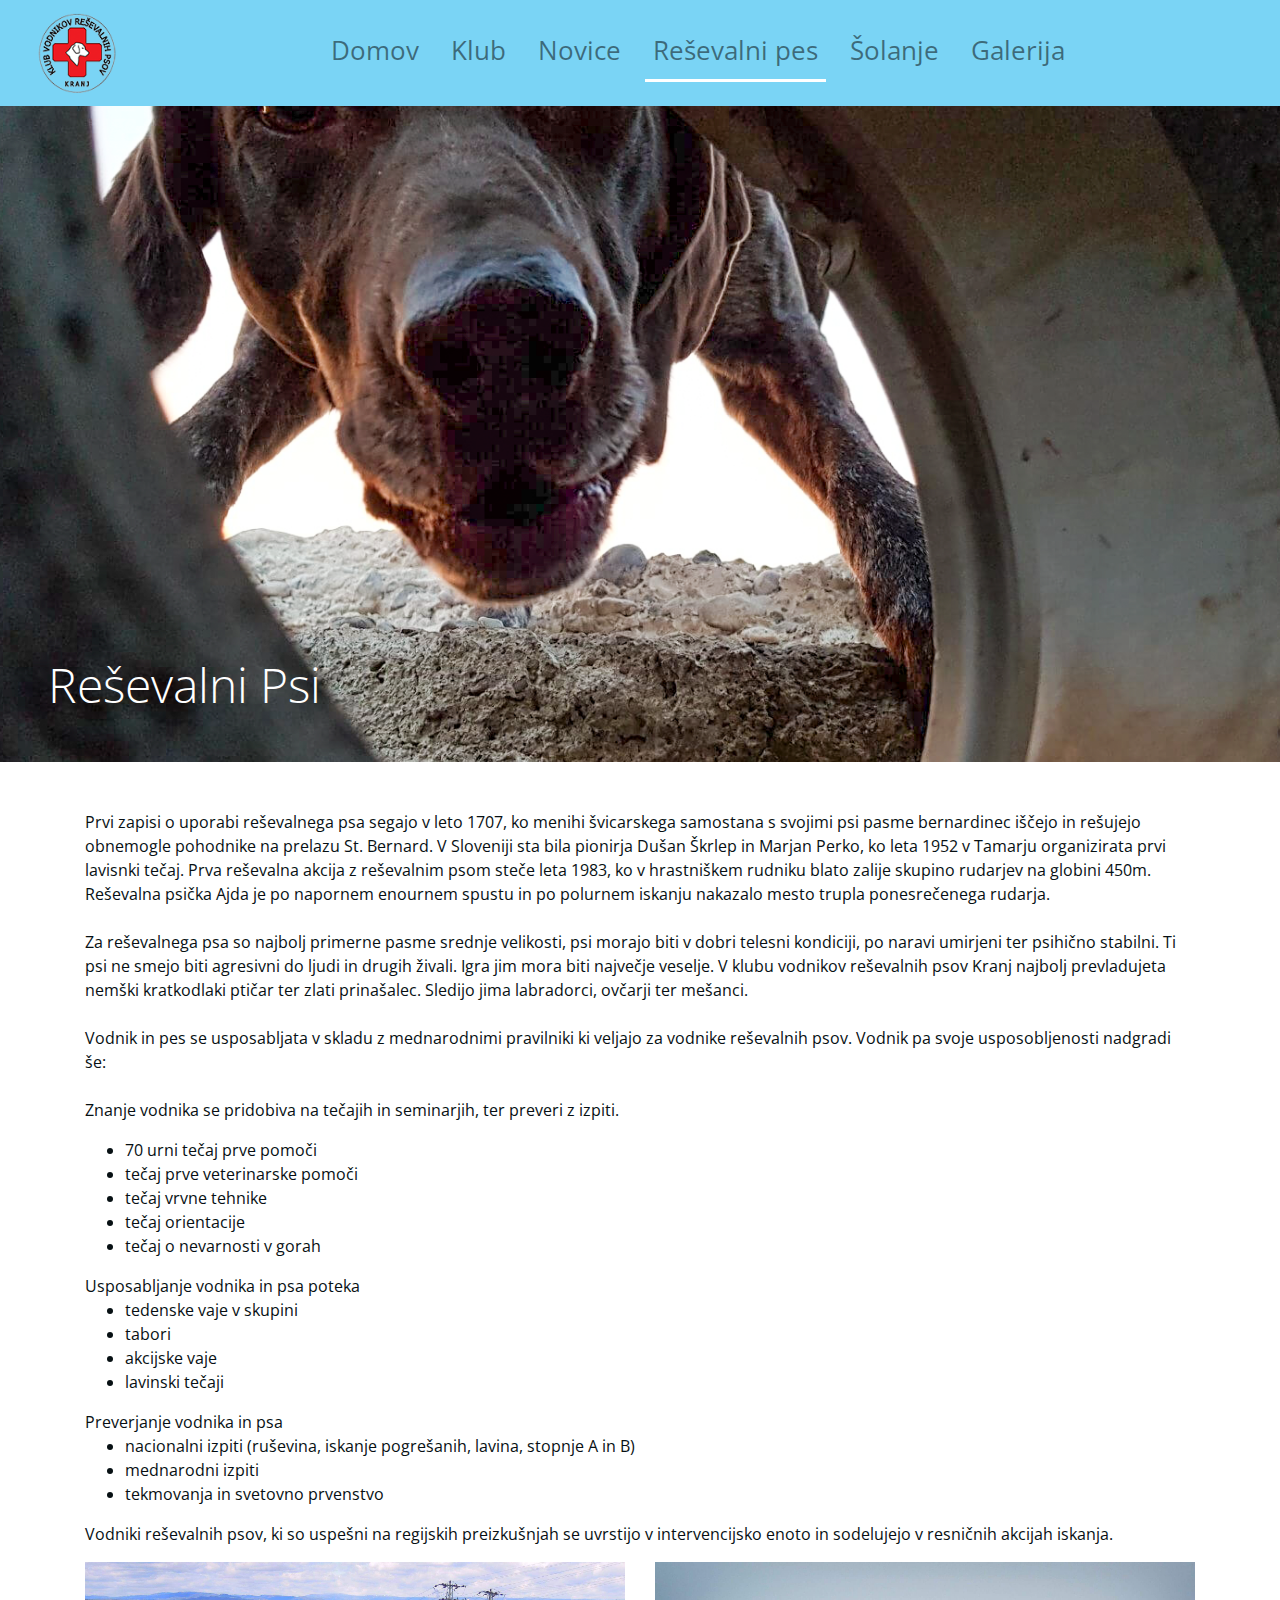
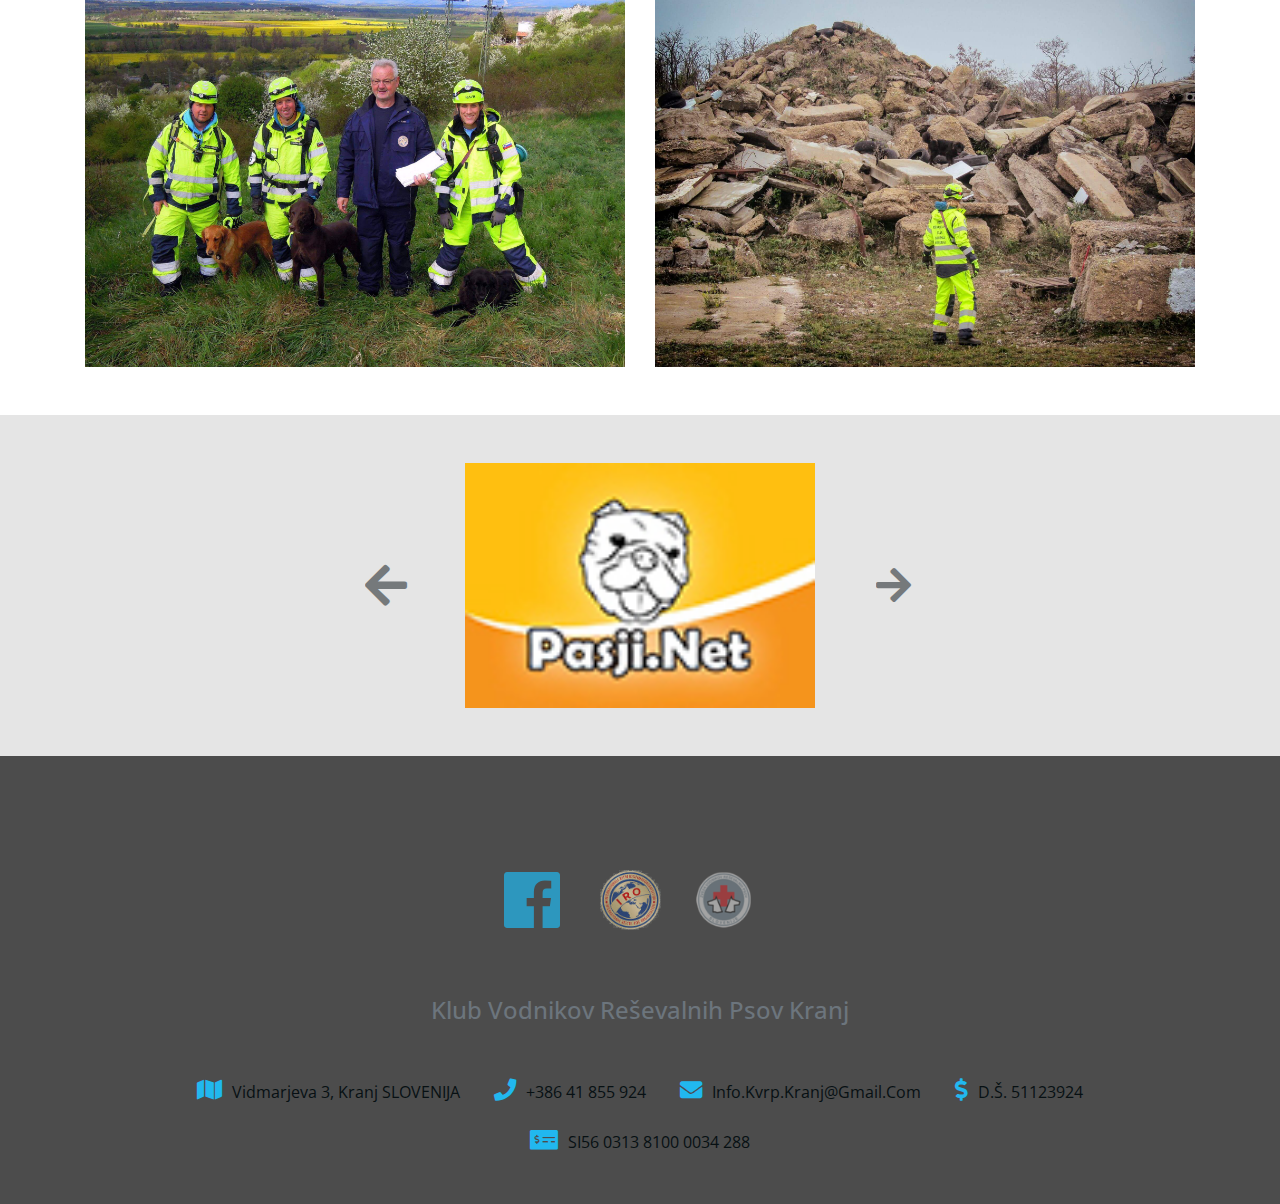
==== resevalni.html @ 8d76de8b "Add files via upload" ====
<!DOCTYPE html>
<html lang="en">

<head>
  <meta charset="UTF-8" />
  <meta name="viewport" content="width=device-width, initial-scale=1.0" />
  <meta http-equiv="X-UA-Compatible" content="ie=edge" />
  <!-- bootstrap css -->
  <link rel="stylesheet" href="css/bootstrap.min.css" />
  <!-- main css -->
  <link rel="stylesheet" href="css/main.css" />
  <!-- google fonts -->
  <link href="https://fonts.googleapis.com/css?family=Courgette" rel="stylesheet" />

  <!-- font awesome -->
  <link rel="stylesheet" href="css/all.css" />
  <title>Klub vodnikov reševalnih psov Kranj</title>
  <style></style>
</head>

<body>
  <!--
      https://www.iconfinder.com/icons/185106/armchair_chair_streamline_icon
      Creative Commons (Attribution 3.0 Unported);
      https://www.iconfinder.com/webalys
    -->
  <header>
      <!-- NAVBAR -->
      <nav class="navbar navbar-expand-lg navbar-light" id="topHigh">
        <a href="index.html" class="navbar-brand">
          <img src="img/kvrpk_logo.png" alt="brand logo" class="logo">
        </a>
        <button class="navbar-toggler" type="button" data-toggle="collapse" data-target="#myNavbar">
          <i class="fas fa-bars"></i>
        </button>
        <div class="collapse navbar-collapse" id="myNavbar">
          <ul class="navbar-nav mx-auto">
            <li class="nav-item mx-2 ">
              <a href="index.html#banner" class="nav-link">Domov</a>
            </li>
            <li class="nav-item mx-2 ">
              <a href="index.html#about" class="nav-link">Klub</a>
            </li>
            <li class="nav-item mx-2 ">
              <a href="index.html#wedo" class="nav-link">Novice</a>
            </li>
            <li class="nav-item mx-2 nav-active ">
              <a href="#resevalni-psi" class="nav-link">Reševalni pes</a>
            </li>
            <li class="nav-item mx-2 ">
              <a href="index.html#obedience" class="nav-link">Šolanje</a>
            </li>
            <li class="nav-item mx-2 ">
              <a href="store.html" class="nav-link">Galerija</a>
            </li>
          </ul>
        </div>
        <div class="navbar-icons d-none d-lg-flex">
   
        </div>
      </nav>
      <!-- END OF NAVBAR -->
    <!-- BANNER -->
    <div class="banner-products d-flex text-center align-items-center  pl-3 pl-lg-5">
      <div>
        <h1 class="text-capitalize mb-5 text-slanted display-4 welcome2">
          reševalni psi
        </h1>
        

      </div>
    </div>
    <!-- END OF BANNER-->
  </header>
  <!-- end of header section-->

<section class="sar-dogs-sec">
  <div class="container">
    <div class="row">
      <div class="col-10 col-md-6 col-lg-12 mx-auto py-5">
        <p>
          Prvi zapisi o uporabi reševalnega psa segajo v leto 1707, ko menihi švicarskega samostana s svojimi psi pasme
          bernardinec iščejo in rešujejo obnemogle pohodnike na prelazu St. Bernard. V Sloveniji sta bila pionirja Dušan
          Škrlep in Marjan Perko, ko leta 1952 v Tamarju organizirata prvi lavisnki tečaj. Prva reševalna akcija z
          reševalnim psom steče leta 1983, ko v hrastniškem rudniku blato zalije skupino rudarjev na globini 450m.
          Reševalna psička Ajda je po napornem enournem spustu in po polurnem iskanju nakazalo mesto trupla
          ponesrečenega rudarja.
          <br><br>

          Za reševalnega psa so najbolj primerne pasme srednje velikosti, psi morajo biti v dobri telesni kondiciji, po
          naravi umirjeni ter psihično stabilni. Ti psi ne smejo biti agresivni do ljudi in drugih živali. Igra jim mora
          biti največje veselje. V klubu vodnikov reševalnih psov Kranj najbolj prevladujeta nemški kratkodlaki ptičar
          ter zlati prinašalec. Sledijo jima labradorci, ovčarji ter mešanci.
          <br><br>
          Vodnik in pes se usposabljata v skladu z mednarodnimi pravilniki ki veljajo za vodnike reševalnih psov. Vodnik
          pa svoje usposobljenosti nadgradi še:
          <br><br>
          Znanje vodnika se pridobiva na tečajih in seminarjih, ter preveri z izpiti.
          <ul>
            <li>70 urni tečaj prve pomoči</li>
            <li> tečaj prve veterinarske pomoči</li>
            <li> tečaj vrvne tehnike</li>
            <li>tečaj orientacije</li>
            <li>tečaj o nevarnosti v gorah</li>
          </ul>
          

          Usposabljanje vodnika in psa poteka
          <ul>
            <li>tedenske vaje v skupini</li>
            <li>tabori</li>
            <li>akcijske vaje</li>
            <li>lavinski tečaji</li>
          </ul>
          
          Preverjanje vodnika in psa
          <ul>
            <li>nacionalni izpiti (ruševina, iskanje pogrešanih, lavina, stopnje A in B)</li>
            <li>mednarodni izpiti</li>
            <li>tekmovanja in svetovno prvenstvo</li>
          </ul>
          
          
          
          Vodniki reševalnih psov, ki so uspešni na regijskih preizkušnjah se uvrstijo v intervencijsko enoto in
          sodelujejo v resničnih akcijah iskanja.
        </p>
        <div class="row">
          <div class="col-10 col-md-6 col-lg-6 sar-item test">
            <img src="img/aboutImg/about-1.jpg" class="img-fluid sar-dogs" alt="img">
          </div>
          <div class="col-10 col-md-6 col-lg-6 sar-item">
            <img src="img/aboutImg/about-2.jpg" class="img-fluid sar-dogs" alt="img">
          </div>
        </div>
        
      </div>
    </div>
  </div>
</section>

 

  <!-- sponsors section-->
  <section class="partners py-5">
    <div class="container">
      <div class="row">
        <!-- company carousel-->
        <div class="col-6 col-md-6 col-lg-4 mx-auto">
          <div id="partnerCarousel" class="carousel slide" data-ride="carousel">
            <div class="carousel-inner">

              <!-- single item -->
              <div class="carousel-item active">
                <img src="img/company-logos/pasjinet.jpg" class="d-block w-100" alt="partner company">
              </div>
              <!-- end of single item -->
              <!-- single item -->
              <div class="carousel-item">
                <img src="img/company-logos/logo_triglav.png" class="d-block w-100" alt="partner company">
              </div>
              <!-- end of single item -->
              <!-- single item -->
              <div class="carousel-item">
                <img src="img/company-logos/Hertz_logo.jpg" class="d-block w-100" alt="partner company">
              </div>
              <!-- end of single item -->
            </div>
            <a href="#partnerCarousel" class="carousel-control-prev" role="button" data-slide="prev">
              <i class="fas fa-arrow-left"></i>
            </a>

            <a href="#partnerCarousel" class="carousel-control-next" role="button" data-slide="next">
              <i class="fas fa-arrow-right"></i>
            </a>
          </div>
        </div>
      </div>
    </div>
  </section>
  <!-- end of sponsors section-->
  
  
   <!-- footer -->
   <footer class="py-5 footer">
     <div class="container">
       <div class="row">
         <div class="col-10 mx-auto text-center">
           <!--  <h1 class="text-uppercase font-weight-bold text-yellow footer-title text-center d-inline-block">comfy sloth
          </h1> -->
           <div class="footer-icons my-5 d-flex justify-content-center align-items-center">
             <!-- single icon-->
             <a href="https://www.facebook.com/kvrp.kranj/" class="footer-icon-fb mx-2" target="_blank">
               <i class="fab fa-facebook"></i>
             </a>
             <!-- end of single icon-->
             <!-- single icon-->
             <a href="https://www.iro-dogs.org/en/home" target="_blank" class="footer-icon mx-2">
               <img src="img/iro_logo.png" alt="iro" class="footer-icon-img">
             </a>
             <!-- end of single icon-->
             <!-- single icon-->
             <a href="https://www.zrps.org" target="_blank" class="footer-icon-img mx-2">
               <img src="img/logo_zrps.png" alt="zrps" class="footer-icon-img">
             </a>
             <!-- end of single icon-->

           </div>
           <!-- end of footer icons-->

           <h4 class="text-muted text-capitalize w-75 mx-auto text-center">klub vodnikov reševalnih psov Kranj</h4>

           <div class="footer-contact mt-5 d-flex justify-content-around flex-wrap">
             <!--single contact-->
             <div class="text-capitalize">
               <span class="footer-icon">
                 <i class="fas fa-map"></i>
               </span>
               Vidmarjeva 3, Kranj SLOVENIJA
             </div>
             <!-- end of single contact-->
             <!--single contact-->
             <div class="text-capitalize">
               <span class="footer-icon">
                 <i class="fas fa-phone"></i>
               </span>
               +386 41 855 924
             </div>
             <!-- end of single contact-->
             <!--single contact-->
             <div class="text-capitalize">
               <span class="footer-icon">
                 <i class="fas fa-envelope"></i>
               </span>
               <a class="email" href="mailto:info.kvrp.kranj@gmail.com">info.kvrp.kranj@gmail.com</a>
             </div>
             <!-- end of single contact-->
             <!--single contact-->
             <div class="text-capitalize">
               <span class="footer-icon">
                 <i class="fas fa-dollar-sign"></i>
               </span>
               D.Š. 51123924
             </div>
             <!-- end of single contact-->
             <!--single contact-->
             <div class="text-capitalize footy">
               <span class="footer-icon">
                 <i class="fas fa-money-check-alt"></i>
               </span>
               SI56 0313 8100 0034 288
             </div>
             <!-- end of single contact-->
           </div>
         </div>
       </div>
     </div>
   </footer>
  <!-- modal-->




    <!-- modal-->
    <div class="modal fade" id="productModal" tabindex="-1" role="dialog">
      <div class="modal-dialog" role="document">
        <div class="modal-content">
          <!-- modal header-->
          <div class="modal-header">
            <h5 class="modal-title text-capitalize">product info</h5>
            <button class="close" type="button" data-dismiss="modal">
              <span aria-hidden="true">&times;</span>
            </button>
          </div>
          <!-- end of modal header-->
          <!-- modal body-->
          <div class="modal-body">
            <div class="row">
              <div class="col text-center">
                <img src="img/img-products/product-1.png" class="img-fluid" alt="">
                <!-- ratings stars-->
                <div class="ratings">
                  <span class="rating-icon">
                    <i class="fas fa-star"></i>
                  </span>
                  <span class="rating-icon">
                    <i class="fas fa-star"></i>
                  </span>
                  <span class="rating-icon">
                    <i class="fas fa-star"></i>
                  </span>
                  <span class="rating-icon">
                    <i class="fas fa-star"></i>
                  </span>
                  <span class="rating-icon">
                    <i class="far fa-star"></i>
                  </span>
                  <span class="text-capitalize">(23 customer review)</span>
                </div>

                <!-- end of ratings stars-->

                <!-- PRODUCT DESCRIPTION-->
                <h2 class="text-uppercase my-2">
                  premium office armchair
                </h2>
                <h2>€10.00 - €200.00</h2>
                <p class="lead text-muted">Lorem ipsum, dolor sit amet consectetur adipisicing elit. Maxime
                  necessitatibus
                  magni nulla autem quisquam officia quibusdam nobis.</p>
                <!-- color -->
                <h5 class="text-uppercase">
                  color:
                  <span class="d-inline-block products-color products-color-black mr-2"></span>
                  <span class="d-inline-block products-color products-color-red mr-2"></span>
                  <span class="d-inline-block products-color products-color-blue mr-2"></span>
                  <span class="d-inline-block products-color products-color-yellow mr-2"></span>
                </h5>
                <!-- end of colors-->
                <!-- sizes-->
                <h5 class="text-uppercase">
                  sizes:
                  <span class="mx-2">xs</span>
                  <span class="mx-2">s</span>
                  <span class="mx-2">m</span>
                  <span class="mx-2">l</span>
                  <span class="mx-2">xl</span>
                </h5>
                <div class="d-flex flex-wrap">
                  <!-- cart buttons -->
                  <div class="d-flex my-2">
                    <span class="btn btn-black mx-1"> - </span>
                    <span class="btn btn-black mx-1"> 4 </span>
                    <span class="btn btn-black mx-1"> + </span>
                  </div>
                  <button class="btn btn-black my-2 mx-2">
                    wishlist
                  </button>
                  <button class="btn btn-yellow my-2 mx-2">
                    add to cart
                  </button>

                </div>
                <!-- end of sizes-->
              </div>
            </div>
          </div>
          <div class="modal-footer">
            <button type="button" class="btn btn-danger" data-dismiss="modal">close modal</button>
          </div>
          </section>
          <!-- END OF SINGLE PRODUCT -->
        </div>

      </div>



    </div>
    <!-- end of modal body-->


 <!-- jquery -->
 <script src="js/jquery-3.3.1.min.js"></script>
 <!-- bootstrap js -->
 <script src="js/bootstrap.bundle.min.js"></script>
 <!-- Magnific Popup core JS file -->
 <script src="magnific-popup/jquery.magnific-popup.js"></script>
 <!-- script js -->
 <script src="js/app.js"></script>
</body>

</html>
---- css/main.css ----
@import url('https://fonts.googleapis.com/css?family=Open+Sans:400,600,700&subset=cyrillic,latin-ext');

/* GENERAL STYLES */
:root {
  --mainBlue: #21b8ef;
  --mainWhite: #fff;
  --mainBlack: #071013;
  --mainGrey: #9b9999;
  --TransGrey: rgba(0, 0, 0, 0.1);
  --TransBlue: rgba(33, 184, 239, 0.6);
}

body {
  color: var(--mainBlack);
  background: var(--mainWhite);
  font-family: 'Open Sans', cursive;
}


.btn-Blue {
  background: var(--mainBlue);
  font-size: 1rem;
  text-transform: capitalize;
  color: var(--mainBlack);
  border-radius: 0% !important;
}

.btn-Blue:hover {
  background: #071013;
  color: var(--mainBlue);
}

.text-Blue {
  color: var(--mainBlue);
}

.btn-black {
  background: transparent;
  text-transform: capitalize;
  font-size: 1.2rem;
  color: var(--mainBlack);
  border-radius: 0 !important;
  border: 0.1rem solid var(--mainBlack);
}

.btn-black:hover {
  background: var(--mainBlack);
  color: var(--mainWhite);
}

.banner-products,
.banner-single-product,
.banner-store-bcg {
  min-height: 70vh;
  background:
    url('../img/pageBcg/SARdogs.png')center/cover no-repeat fixed;
}

.banner-single-product {
  background: linear-gradient(rgba(255, 255, 255, 0.5),
      rgba(255, 255, 255, 0.5)),
    url('../img/aboutImg/about-4.jpg')center/cover no-repeat fixed;
}

.banner-store-bcg {
  background: linear-gradient(rgba(255, 255, 255, 0.5),
      rgba(255, 255, 255, 0.5)),
    url('../img/aboutImg/about-4.jpg')center/cover no-repeat fixed;
}

/* ####  HOME PAGE  #### */
/* navbar */

.logo {
  height: 80px;
  width: 80px;
  margin-left: 1.3rem;
}

@media screen and (max-width: 1000px) {
  .logo {
    height: 60px;
    width: 60px;
  }
  .nav-link {
    font-size: .8rem;
    display: block;
  }

}

.blue {
 
  left: 0;
  display: flex;
  
}

.navbar-light {
  background: var(--TransBlue);
  transition: all 1s ease;
  z-index: 3;
}

.navbar-light-small {
  height: 85px;
}

.navbar-toggler {
  outline: none !important;
  border: none;
  font-size: 2.2rem;
  color: var(--mainBlue) !important;
}

.navbar-background {
  padding: 15px 0px;
  
  /* height: 85px; */
  left: 0 !important;
}

.nav-link {
  font-size: 1.6rem;
}

.nav-link:hover {
  color: var(--mainWhite) !important;
  border-bottom: 0.2rem solid var(--mainWhite);
}

.nav-active {
  border-bottom: 0.2rem solid var(--mainWhite);
  width: auto;
}

.navbar-icon {
  font-size: 1.6rem;
}



/* BANNER */
.banner {
  clip-path: polygon(0 0, 100% 0, 100% 90%, 50% 100%, 0 90%);
  min-height: calc(100vh - 126px);
  background: url('../img/pageBcg/ira.jpg')center/cover no-repeat fixed;
}

@media screen and (max-width: 1000px) {
  .banner {
    clip-path: none;
    min-height: calc(100vh - 126px);
    background: url('../img/pageBcg/ira.jpg')center/cover no-repeat fixed;
  }

}

.welcome {
  padding-top: 550px;
  font-size: 2.5rem;
}

.welcome2 {
  padding-top: 550px;
  font-size: 3rem;
  color: var(--mainWhite);
}



hr {
  color: var(--mainBlue);
  border: 0.1rem solid var(--mainBlue);
  width: 75%;
  margin-top: 2rem;
}

/*  categories  */
.categories-link {
  color: var(--mainBlack);
  text-decoration: none;
}

.categories-link:hover {
  text-decoration: none;
  color: var(--mainGrey);
}

.categories-underline {
  height: 0.1rem;
  width: 5rem;
  background: var(--mainBlue);
}

.category-container {
  position: relative;
  z-index: 2;
  display: inline-block;
}

.category-img {
  transition: all 0.7s ease-in-out;
  padding: 1rem;
  cursor: pointer;
}

.category-container:hover .category-img {
  transform: scale(1.5);
}

@media screen and (max-width: 768px) {
  .category-container:hover .category-img {
    transform: scale(1.2);
  }
}

.category-link {
  position: absolute;
  bottom: 0;
  left: 0;
  padding: 0.2rem 3rem 0.2rem 0.2rem;
  background: var(--mainWhite);
  color: var(--mainBlack);
  clip-path: polygon(0 0, 75% 0, 100% 100%, 0 100%);
  opacity: 0;
  transition: all 0.7s linear;
  text-decoration: none !important;
}

.category-link:hover {
  color: var(--mainGrey);
}

.category-container:hover .category-link {
  opacity: 1;
}

/* home filler */
.home-filler {
  min-height: 50vh; 
  clip-path: polygon(0 0, 100% 0, 100% 100%, 100% 80%, 100% 100%, 60% 100%, 50% 95%, 40% 100%, 0 100%, 0 80%, 0 0);
  background: linear-gradient(rgba(33, 184, 239, 0.3), rgba(33, 184, 239, 0.3)),
    url('../img/img-products/imgBcg.jpg')center/cover fixed no-repeat;
}

@media screen and (max-width: 1000px) {
  .home-filler {
    clip-path: none;
  }
}

.collection-link {
  color: var(--mainBlue);
  text-decoration: none !important;
}

.collection-link:hover {
  text-decoration: none !important;
  color: var(--mainGrey);
}

.collection-underline {
  height: 0.1rem;
  width: 5rem;
  background: var(--mainBlue);
  margin: 0 auto;
  margin-top: 0.2rem;
}

.sar-item {
  cursor: pointer;
  overflow: hidden;

}

.sar-dogs {
  transition: all 1s ease-in-out;
}

.sar-dogs1 {
  transition: all 1s ease-in-out;
}

@media screen and (max-width: 1000px) {
  .sar-dogs {
    display: none;
  }
  .sar-dogs1 {
    display: flex;
  }
}

.sar-item:hover .sar-dogs {
  opacity: 1;
}

.sar-item::after {
  content: "";
  position: absolute;
  top: 0;
  left: 0;
  width: 100%;
  height: 100%;
  outline: 0.3rem solid var(--mainBlue);
  outline-offset: -2rem;
  transition: all 1s ease-in-out;
  transform: scale(0);
}

.sar-item:hover::after {
  transform: scale(1);
}

/* what we do */


.what-container {
  position: relative;
  display: flex;
  transition: all 2s ease-in-out;
  cursor: pointer;
  box-shadow: 5px 5px 10px var(--mainBlue);
  overflow: hidden;
}

.what-container:hover {
  box-shadow: none;
}

.what-container .what-img {
  display: flex;
}


.what-container .text-test {
  opacity: 0;
  display: flex;
  position: absolute;
  top: 0;
  left: 0;
  right: 0;
  bottom: 0;
  width: 100%;
  height: 100%;
  background: var(--mainBlue);
  color: var(--mainWhite);
  padding: .3rem;
  transition: all 1.2s ease-in-out;
}

.what-container:hover .text-test {
  transition: all 1.2s ease-in-out;
  opacity: 1;
}

.what-container .what-text {
  text-align: center;
  font-size: 1rem;
  display: flex;
  height: auto;
  position: absolute;
  top: 50%;
  left: 50%;
  transform: translate(-50%, -50%);
}

@media screen and (max-width: 1000px) {
  .what-container .what-text {
    
    text-align:center;    
    font-size: 1rem;
  }
  
  .what-container .what-img {
    width: auto;
  }
  .what-container {
    margin: .5rem;
    height: 100%;
    width: 100%;
    display: flex;
    justify-content: center;
  }

}


@media screen and (max-width: 1250px) and (min-width: 990px) {
  .what-container .what-text {
    width: auto;
    text-align: center; 
  }
}

@media screen and (max-width: 550px) {
  .what-container .what-text {
    width: 200px;
    font-size: .7rem;
  }
}

.obedience {
  color: white;
  position: absolute;
  top: 50%;
  left: 50%;
  transform: translate(-50%);
  cursor: pointer;
  border: 2px solid;
  padding: .5rem;
  background: var(--TransBlue);
  transition: all 1s ease-in-out;
}


/* obedience section*/
.obedience {
  background: var(--TransBlue);
}

.obedience-item {
  background: var(--mainWhite);
  border-radius: 0.5rem;
  opacity: 0.5;
  cursor: pointer;
  transition: all 1s ease-in-out;
}

.obedience-item:hover {
  opacity: 1;
  transform: scale(1.05);
}

.featured {
  background: var(--TransBlue);
  max-height: 30rem;
  ;
}

.featured-item {
  background: var(--mainWhite);
  border-radius: 0.5rem;
  opacity: 0.5;
  cursor: pointer;
  transition: all 1s ease-in-out;
}

.featured-item:hover {
  opacity: 1;
  transform: scale(1.05);
}


.featured-icon {
  font-size: 1.7rem;
  cursor: pointer;
  transition: 0.5s all ease-in-out;
}


.obedience-link {
  color: var(--mainBlack);
  text-decoration: none !important;
}

.obedience-link:hover {
  color: var(--mainBlack);
}

@media screen and (max-width: 756px) {
  .featured-img {
    display: none;
  }
}




/* featured section */
.featured-container {
  background: var(--TransGrey);
  position: relative;
  overflow: hidden;
}

.featured-search-icon {
  background: var(--mainWhite);
  display: inline-block;
  padding: 0.2rem 0.4rem;
  position: absolute;
  right: 0%;
  top: 50%;
  font-size: 1.2rem;
  transform: translateX(110%);
  transition: all 0.6s ease-in-out;
  cursor: pointer;
}

.featured-container:hover .featured-search-icon {
  transform: translateX(0%);
}

.featured-store-link {
  background: var(--mainBlue);
  color: var(--mainBlack);
  padding: 0.2rem 0.4rem;
  position: absolute;
  right: 0%;
  top: 70%;
  transform: translateX(110%);
  transition: all 0.6s ease-in-out;
}

.featured-store-link:hover {
  color: var(--mainBlack);
  text-decoration: none;
}

.featured-container:hover .featured-store-link {
  transform: translateX(0%);
}

.old-price {
  text-decoration: line-through;
}

/* partners section */

.partners {
  background: var(--TransGrey);
}

.carousel-control-prev {
  font-size: 3rem;
  color: var(--mainBlack);
  transform: translateX(-200%);
}

.carousel-control-next {
  font-size: 2.5rem;
  color: var(--mainBlack);
  transform: translateX(200%);
}

.carousel-control-next:hover,
.carousel-control-prev:hover {
  color: var(--mainBlue);
}

/* newsletter */

.form-icon {
  background: var(--mainGrey);
  color: var(--mainBlack);
  cursor: pointer;
}

/* skills  */

.skills {
  background: var(--mainBlack);
}

.skill-icon {
  color: var(--mainBlue);
  font-size: 2rem;
}

/* footer */

.footer {
  background: rgba(0, 0, 0, 0.7)
}

.footer-title {
  border: 0.2rem solid var(--mainBlue);
  padding: 1rem;
}

.footer-icon {
  font-size: 1.4rem;
  color: var(--mainBlue);
  padding-right: 0.3rem;
}

.footer-icon-fb {
  font-size: 4rem;
  color: var(--mainBlue);
  padding-right: 1.5rem;
  opacity: .7;
}

.footer-icon-img {
  height: 60px;
  width: auto;
  padding-right: .7rem;
  opacity: 0.7;
}

.footer-icon-img:hover {
  opacity: 1;
}

.footer-icon:hover,
.footer-icon-fb:hover {
  color: var(--mainWhite);
}

.footy {
  margin-top: 1rem;
}

.email {
  text-decoration: none;
  color: var(--mainBlack);
}

.email:hover {
  text-decoration: none;
  color: var(--mainWhite);
}

.email-2 {
  text-decoration: none;
  color: var(--mainWhite)
}

.email-2:hover {
  text-decoration: none;
  color: var(--mainBlack);
}


hr.store-hr {
  border: 0.1rem solid var(--mainBlack);
  width: 100%;
}

/* ############ ŠOLANJE PAGE ################# */

.obedience-main {
  clip-path: polygon(0 0, 100% 0, 100% 90%, 50% 100%, 0 90%);
  background: var(--TransBlue);
  /* min-height: 50vh; */
}

@media screen and (max-width: 756px) {
  .obedience-main {
    background: var(--mainBlue);
    clip-path: none;
  }

  .obedience-pre {
    background: var(--mainWhite);
  }
}

.obedience-pre {
  clip-path: polygon(0 0, 100% 0, 100% 90%, 50% 100%, 0 90%);
  background: var(--mainWhite);
  /*max-height: 60vh; */
}

.btn-school {
  background-color: transparent;
  color: black;
  font-size: 1.3rem;
  display: inline-block;
  border: .3rem solid var(--mainWhite);
}

.btn-school:hover {
  background-color: var(--mainWhite);
  color: var(--mainBlue);
}

.obedience-basic {
  background: var(--mainBlue);
  /*max-height: 60vh; */
}

.price {
  border: solid 2px var(--mainBlue);
  display: flex;
  padding: .5rem;
  align-items: center;
  justify-content: center;
  font-size: 1.2rem;
}

.price1 {
  border: solid 2px var(--mainWhite);
  display: flex;
  padding: .5rem;
  align-items: center;
  justify-content: center;
  font-size: 1.2rem;
  color: var(--mainWhite);
}

/*   gallery   */
.item-link {
  position: absolute;
  top: 50%;
  left: 50%;
  transform: translate(-50%, -50%);
  color: var(--mainBlue);
  font-size: 1.2rem;
  border-top: 3px solid var(--mainBlue);
  border-bottom: 3px solid var(--mainBlue);
  transition: 2s all ease-in-out;
  opacity: 0.7;
}


/*  footer  */

#back-to-top {
  background: var(--mainBlue);
  border-radius: 5px;
  display: inline-block;
  color: black
}

.scrollTop {
  position: fixed;
  bottom: 70px;
  right: 10px;
}

/* #back-to-top {
  position: fixed;
  bottom: 40px;
  right: 40px;
  z-index: 9999;
  width: 32px;
  height: 32px;
  text-align: center;
  line-height: 30px;
  background: #f5f5f5;
  color: #444;
  cursor: pointer;
  border: 0;
  border-radius: 2px;
  text-decoration: none;
  transition: opacity 0.2s ease-out;
  opacity: 0;
}

#back-to-top:hover {
  background: #e9ebec;
}

#back-to-top.show {
  opacity: 1;
} */
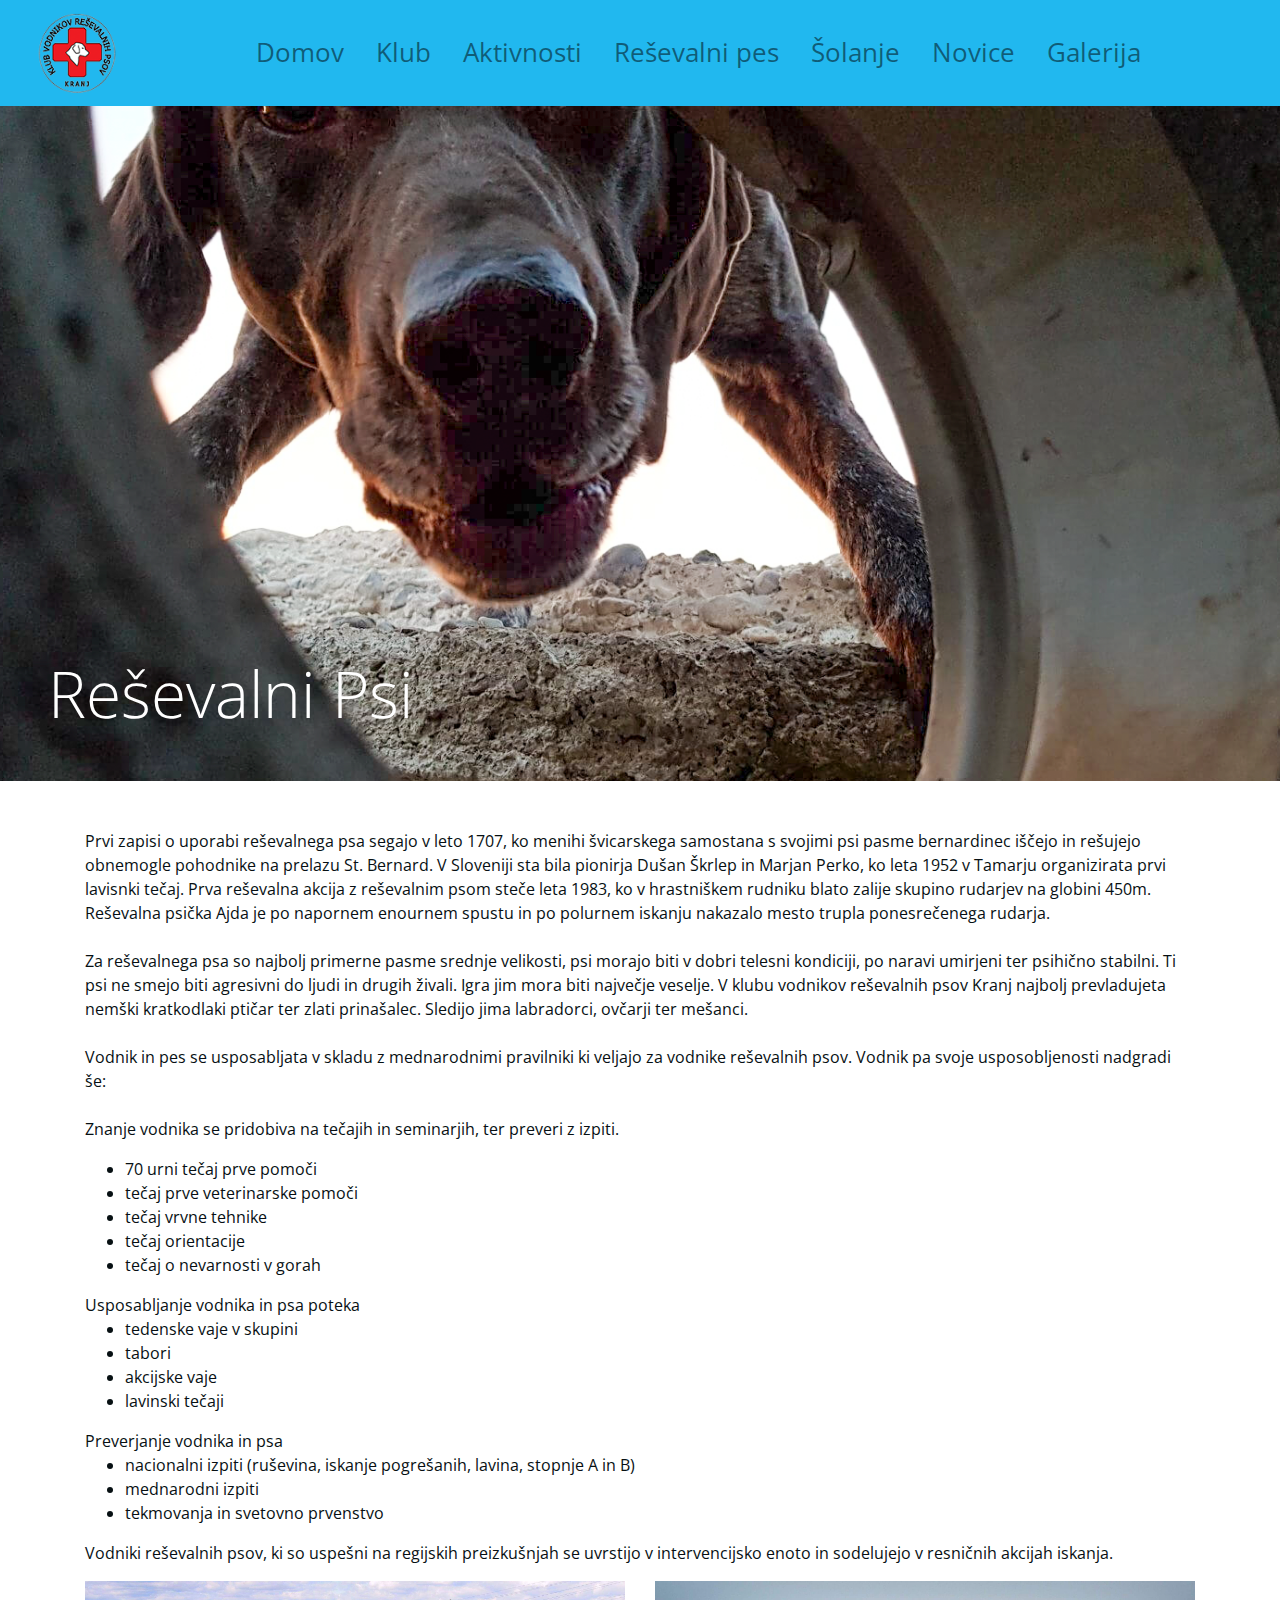
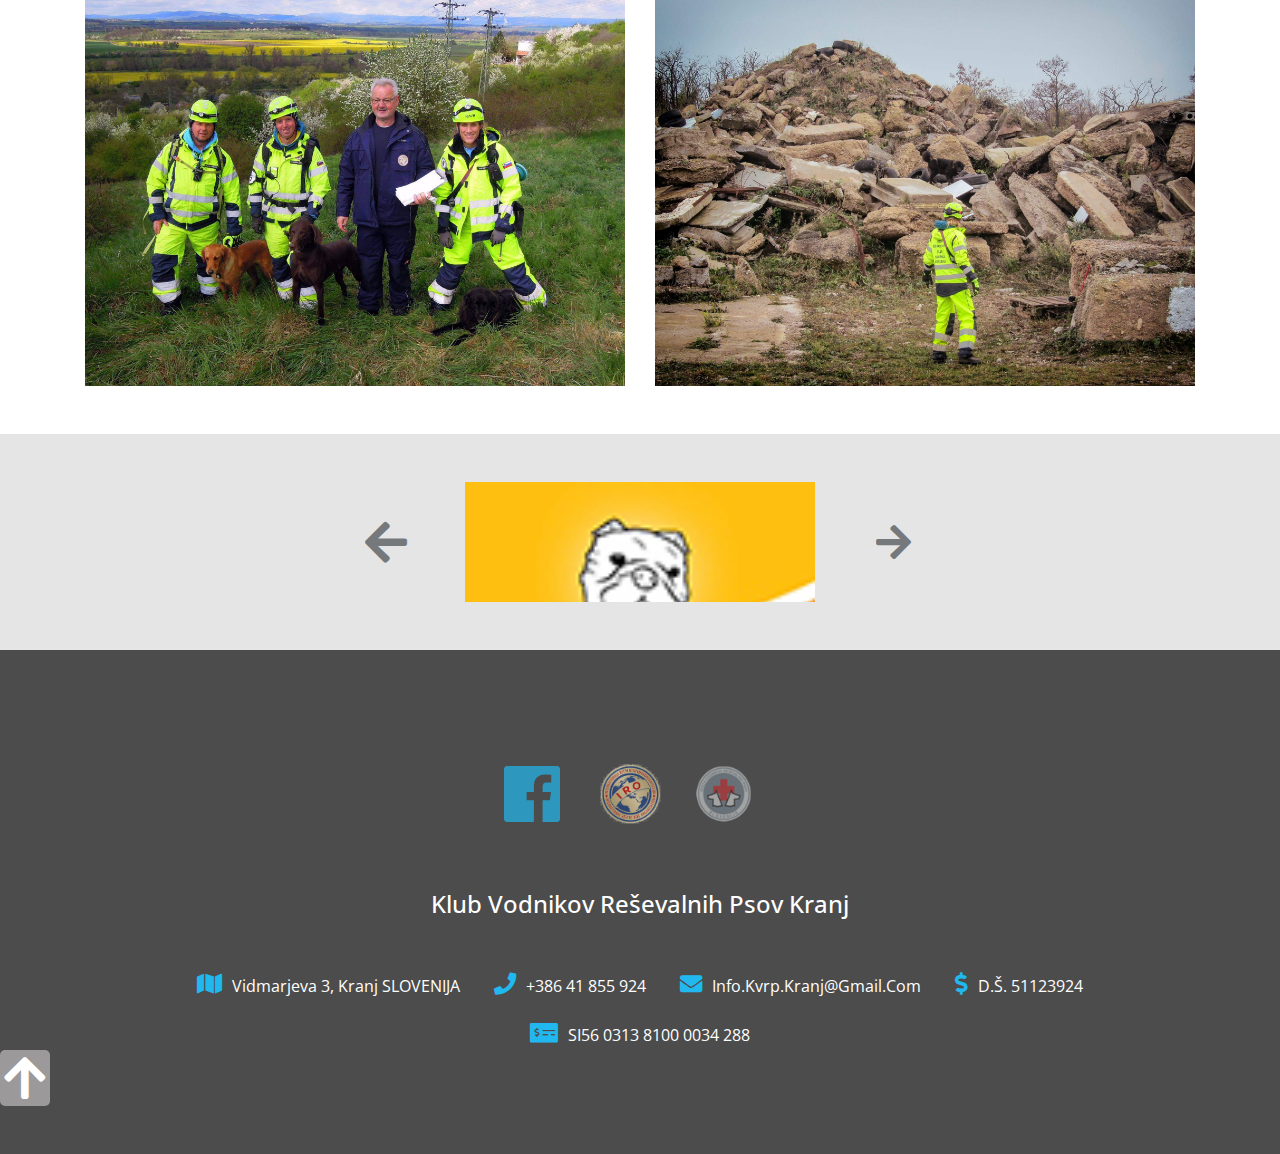
==== commit b456a9cb: "Add files via upload" ====
--- a/resevalni.html
+++ b/resevalni.html
@@ -5,8 +5,13 @@
   <meta charset="UTF-8" />
   <meta name="viewport" content="width=device-width, initial-scale=1.0" />
   <meta http-equiv="X-UA-Compatible" content="ie=edge" />
+
+  <link rel="shortcut icon" href="img/favicon.ico" type="image/x-icon">
+  <link rel="icon" href="img/favicon.ico" type="image/x-icon">
   <!-- bootstrap css -->
   <link rel="stylesheet" href="css/bootstrap.min.css" />
+  <!-- font awesome -->
+  <link rel="stylesheet" href="css/all.css" />
   <!-- main css -->
   <link rel="stylesheet" href="css/main.css" />
   <!-- google fonts -->
@@ -24,14 +29,18 @@
       Creative Commons (Attribution 3.0 Unported);
       https://www.iconfinder.com/webalys
     -->
-  <header>
+  <header id="top">
       <!-- NAVBAR -->
-      <nav class="navbar navbar-expand-lg navbar-light" id="topHigh">
+      <nav class="navbar navbar-expand-lg navbar-light navbar-fixed-top">
         <a href="index.html" class="navbar-brand">
           <img src="img/kvrpk_logo.png" alt="brand logo" class="logo">
         </a>
         <button class="navbar-toggler" type="button" data-toggle="collapse" data-target="#myNavbar">
-          <i class="fas fa-bars"></i>
+          <div class="toggler-btn">
+            <div class="bar bar1"></div>
+            <div class="bar bar2"></div>
+            <div class="bar bar3"></div>
+          </div>
         </button>
         <div class="collapse navbar-collapse" id="myNavbar">
           <ul class="navbar-nav mx-auto">
@@ -42,7 +51,7 @@
               <a href="index.html#about" class="nav-link">Klub</a>
             </li>
             <li class="nav-item mx-2 ">
-              <a href="index.html#wedo" class="nav-link">Novice</a>
+              <a href="index.html#wedo" class="nav-link">Aktivnosti</a>
             </li>
             <li class="nav-item mx-2 nav-active ">
               <a href="#resevalni-psi" class="nav-link">Reševalni pes</a>
@@ -51,19 +60,22 @@
               <a href="index.html#obedience" class="nav-link">Šolanje</a>
             </li>
             <li class="nav-item mx-2 ">
-              <a href="store.html" class="nav-link">Galerija</a>
+              <a href="index.html#news" class="nav-link">Novice</a>
+            </li>
+            <li class="nav-item mx-2 ">
+              <a href="index.html#gallery" class="nav-link">Galerija</a>
             </li>
           </ul>
         </div>
-        <div class="navbar-icons d-none d-lg-flex">
+      <!--   <div class="navbar-icons d-none d-lg-flex">
    
-        </div>
+        </div> -->
       </nav>
       <!-- END OF NAVBAR -->
     <!-- BANNER -->
-    <div class="banner-products d-flex text-center align-items-center  pl-3 pl-lg-5">
+    <div class="banner-solanje d-flex text-center pl-3 pl-lg-5">
       <div>
-        <h1 class="text-capitalize mb-5 text-slanted display-4 welcome2">
+        <h1 class="text-capitalize mb-5 text-slanted display-4 welcome3">
           reševalni psi
         </h1>
         
@@ -208,7 +220,7 @@
            </div>
            <!-- end of footer icons-->
 
-           <h4 class="text-muted text-capitalize w-75 mx-auto text-center">klub vodnikov reševalnih psov Kranj</h4>
+           <h4 class="text-capitalize w-75 mx-auto text-center">klub vodnikov reševalnih psov Kranj</h4>
 
            <div class="footer-contact mt-5 d-flex justify-content-around flex-wrap">
              <!--single contact-->
@@ -255,109 +267,15 @@
          </div>
        </div>
      </div>
+    <a href="#top" id="back-to-top" class="p-1"><i class="fas fa-arrow-up primary-color fa-3x"></i></a>
    </footer>
   <!-- modal-->
 
 
 
 
-    <!-- modal-->
-    <div class="modal fade" id="productModal" tabindex="-1" role="dialog">
-      <div class="modal-dialog" role="document">
-        <div class="modal-content">
-          <!-- modal header-->
-          <div class="modal-header">
-            <h5 class="modal-title text-capitalize">product info</h5>
-            <button class="close" type="button" data-dismiss="modal">
-              <span aria-hidden="true">&times;</span>
-            </button>
-          </div>
-          <!-- end of modal header-->
-          <!-- modal body-->
-          <div class="modal-body">
-            <div class="row">
-              <div class="col text-center">
-                <img src="img/img-products/product-1.png" class="img-fluid" alt="">
-                <!-- ratings stars-->
-                <div class="ratings">
-                  <span class="rating-icon">
-                    <i class="fas fa-star"></i>
-                  </span>
-                  <span class="rating-icon">
-                    <i class="fas fa-star"></i>
-                  </span>
-                  <span class="rating-icon">
-                    <i class="fas fa-star"></i>
-                  </span>
-                  <span class="rating-icon">
-                    <i class="fas fa-star"></i>
-                  </span>
-                  <span class="rating-icon">
-                    <i class="far fa-star"></i>
-                  </span>
-                  <span class="text-capitalize">(23 customer review)</span>
-                </div>
-
-                <!-- end of ratings stars-->
-
-                <!-- PRODUCT DESCRIPTION-->
-                <h2 class="text-uppercase my-2">
-                  premium office armchair
-                </h2>
-                <h2>€10.00 - €200.00</h2>
-                <p class="lead text-muted">Lorem ipsum, dolor sit amet consectetur adipisicing elit. Maxime
-                  necessitatibus
-                  magni nulla autem quisquam officia quibusdam nobis.</p>
-                <!-- color -->
-                <h5 class="text-uppercase">
-                  color:
-                  <span class="d-inline-block products-color products-color-black mr-2"></span>
-                  <span class="d-inline-block products-color products-color-red mr-2"></span>
-                  <span class="d-inline-block products-color products-color-blue mr-2"></span>
-                  <span class="d-inline-block products-color products-color-yellow mr-2"></span>
-                </h5>
-                <!-- end of colors-->
-                <!-- sizes-->
-                <h5 class="text-uppercase">
-                  sizes:
-                  <span class="mx-2">xs</span>
-                  <span class="mx-2">s</span>
-                  <span class="mx-2">m</span>
-                  <span class="mx-2">l</span>
-                  <span class="mx-2">xl</span>
-                </h5>
-                <div class="d-flex flex-wrap">
-                  <!-- cart buttons -->
-                  <div class="d-flex my-2">
-                    <span class="btn btn-black mx-1"> - </span>
-                    <span class="btn btn-black mx-1"> 4 </span>
-                    <span class="btn btn-black mx-1"> + </span>
-                  </div>
-                  <button class="btn btn-black my-2 mx-2">
-                    wishlist
-                  </button>
-                  <button class="btn btn-yellow my-2 mx-2">
-                    add to cart
-                  </button>
-
-                </div>
-                <!-- end of sizes-->
-              </div>
-            </div>
-          </div>
-          <div class="modal-footer">
-            <button type="button" class="btn btn-danger" data-dismiss="modal">close modal</button>
-          </div>
-          </section>
-          <!-- END OF SINGLE PRODUCT -->
-        </div>
-
-      </div>
-
-
-
-    </div>
-    <!-- end of modal body-->
+   
+
 
 
  <!-- jquery -->
@@ -367,7 +285,7 @@
  <!-- Magnific Popup core JS file -->
  <script src="magnific-popup/jquery.magnific-popup.js"></script>
  <!-- script js -->
- <script src="js/app.js"></script>
+ <script src="js/appOne.js"></script>
 </body>
 
 </html>--- a/css/main.css
+++ b/css/main.css
@@ -1,6 +1,6 @@
-@import url('https://fonts.googleapis.com/css?family=Open+Sans:400,600,700&subset=cyrillic,latin-ext');
-
+@import url("https://fonts.googleapis.com/css?family=Open+Sans:400,600,700&subset=cyrillic,latin-ext");
 /* GENERAL STYLES */
+
 :root {
   --mainBlue: #21b8ef;
   --mainWhite: #fff;
@@ -13,9 +13,10 @@
 body {
   color: var(--mainBlack);
   background: var(--mainWhite);
-  font-family: 'Open Sans', cursive;
-}
-
+  font-family: "Open Sans", cursive;
+  width: 100%;
+  height: 100%;
+}
 
 .btn-Blue {
   background: var(--mainBlue);
@@ -48,27 +49,20 @@
   color: var(--mainWhite);
 }
 
-.banner-products,
-.banner-single-product,
-.banner-store-bcg {
+.banner-solanje {
   min-height: 70vh;
-  background:
-    url('../img/pageBcg/SARdogs.png')center/cover no-repeat fixed;
-}
-
-.banner-single-product {
-  background: linear-gradient(rgba(255, 255, 255, 0.5),
-      rgba(255, 255, 255, 0.5)),
-    url('../img/aboutImg/about-4.jpg')center/cover no-repeat fixed;
-}
-
-.banner-store-bcg {
-  background: linear-gradient(rgba(255, 255, 255, 0.5),
-      rgba(255, 255, 255, 0.5)),
-    url('../img/aboutImg/about-4.jpg')center/cover no-repeat fixed;
+  background: url("../img/pageBcg/SARdogs.png") center/cover no-repeat fixed;
+}
+
+@media screen and (max-width: 1000px) {
+  .banner-solanje {
+    clip-path: none;
+    min-height: calc(50vh - 126px) !important;
+  }
 }
 
 /* ####  HOME PAGE  #### */
+
 /* navbar */
 
 .logo {
@@ -83,23 +77,20 @@
     width: 60px;
   }
   .nav-link {
-    font-size: .8rem;
+    font-size: 0.8rem;
     display: block;
   }
-
 }
 
 .blue {
- 
   left: 0;
   display: flex;
-  
 }
 
 .navbar-light {
-  background: var(--TransBlue);
+  background: var(--mainBlue);
   transition: all 1s ease;
-  z-index: 3;
+  z-index: 999;
 }
 
 .navbar-light-small {
@@ -110,64 +101,118 @@
   outline: none !important;
   border: none;
   font-size: 2.2rem;
-  color: var(--mainBlue) !important;
+  color: var(--mainWhite) !important;
 }
 
 .navbar-background {
-  padding: 15px 0px;
-  
+  padding: 5px 0px;
   /* height: 85px; */
   left: 0 !important;
 }
 
 .nav-link {
   font-size: 1.6rem;
+  position: relative;
 }
 
 .nav-link:hover {
   color: var(--mainWhite) !important;
-  border-bottom: 0.2rem solid var(--mainWhite);
 }
 
 .nav-active {
-  border-bottom: 0.2rem solid var(--mainWhite);
   width: auto;
+}
+
+.nav-link:after {
+  content: "";
+  position: absolute;
+  left: 0;
+  right: 0;
+  display: block;
+  height: 2px;
+  opacity: 0;
+  background: var(--mainWhite);
+}
+
+.nav-link:hover:after,
+.nav-link:active:after {
+  opacity: 1;
 }
 
 .navbar-icon {
   font-size: 1.6rem;
 }
 
-
+.toggler-btn {
+  border: 2px solid var(--mainOrange);
+  padding: 5px;
+  transition: all 1.3s ease;
+}
+
+.bar {
+  width: 30px;
+  height: 3px;
+  margin: 5px;
+  background: var(--mainWhite);
+  transition: all 0.5s ease;
+}
+
+.change .bar1 {
+  transform: rotate(-45deg) translate(-5px, 6px);
+}
+
+.change .bar2 {
+  opacity: 0;
+}
+
+.change .bar3 {
+  transform: rotate(45deg) translate(-5px, -8px);
+}
 
 /* BANNER */
+
 .banner {
+  position: relative;
   clip-path: polygon(0 0, 100% 0, 100% 90%, 50% 100%, 0 90%);
   min-height: calc(100vh - 126px);
-  background: url('../img/pageBcg/ira.jpg')center/cover no-repeat fixed;
-}
-
-@media screen and (max-width: 1000px) {
+  background: url("../img/pageBcg/ira.jpg") center/cover no-repeat fixed;
+  display: flex;
+  align-items: center;
+  justify-content: center;
+}
+
+@media screen and (max-width: 1100px) {
   .banner {
     clip-path: none;
-    min-height: calc(100vh - 126px);
-    background: url('../img/pageBcg/ira.jpg')center/cover no-repeat fixed;
-  }
-
-}
-
-.welcome {
+    min-height: calc(70vh - 126px);
+    background: url("../img/pageBcg/ira.jpg") center/cover no-repeat fixed;
+    display: flex;
+    align-items: center;
+    justify-content: center;
+  }
+  .welcome-text,
+  .welcome3 {
+    font-size: 2rem !important;
+    text-align: center;
+    line-height: 1.6;
+    display: flex;
+    align-items: center;
+    justify-content: center;
+  }
+  .welcome3 {
+    padding-top: 70px !important;
+  }
+}
+
+.welcome-text {
+  font-size: 4rem;
+}
+
+.welcome3 {
   padding-top: 550px;
-  font-size: 2.5rem;
-}
-
-.welcome2 {
-  padding-top: 550px;
-  font-size: 3rem;
-  color: var(--mainWhite);
-}
-
-
+  font-size: 4rem;
+  color: var(--mainWhite);
+}
 
 hr {
   color: var(--mainBlue);
@@ -177,6 +222,7 @@
 }
 
 /*  categories  */
+
 .categories-link {
   color: var(--mainBlack);
   text-decoration: none;
@@ -237,11 +283,24 @@
 }
 
 /* home filler */
+
 .home-filler {
-  min-height: 50vh; 
-  clip-path: polygon(0 0, 100% 0, 100% 100%, 100% 80%, 100% 100%, 60% 100%, 50% 95%, 40% 100%, 0 100%, 0 80%, 0 0);
+  min-height: 60vh;
+  clip-path: polygon(
+    0 0,
+    100% 0,
+    100% 100%,
+    100% 80%,
+    100% 100%,
+    60% 100%,
+    50% 95%,
+    40% 100%,
+    0 100%,
+    0 80%,
+    0 0
+  );
   background: linear-gradient(rgba(33, 184, 239, 0.3), rgba(33, 184, 239, 0.3)),
-    url('../img/img-products/imgBcg.jpg')center/cover fixed no-repeat;
+    url("../img/img-products/imgBcg.jpg") center/cover fixed no-repeat;
 }
 
 @media screen and (max-width: 1000px) {
@@ -271,7 +330,6 @@
 .sar-item {
   cursor: pointer;
   overflow: hidden;
-
 }
 
 .sar-dogs {
@@ -314,7 +372,6 @@
 
 /* what we do */
 
-
 .what-container {
   position: relative;
   display: flex;
@@ -331,7 +388,6 @@
 .what-container .what-img {
   display: flex;
 }
-
 
 .what-container .text-test {
   opacity: 0;
@@ -345,7 +401,7 @@
   height: 100%;
   background: var(--mainBlue);
   color: var(--mainWhite);
-  padding: .3rem;
+  padding: 0.3rem;
   transition: all 1.2s ease-in-out;
 }
 
@@ -367,38 +423,47 @@
 
 @media screen and (max-width: 1000px) {
   .what-container .what-text {
-    
-    text-align:center;    
+    text-align: center;
     font-size: 1rem;
   }
-  
   .what-container .what-img {
     width: auto;
   }
   .what-container {
-    margin: .5rem;
+    margin: 0.5rem;
     height: 100%;
     width: 100%;
     display: flex;
     justify-content: center;
   }
-
-}
-
+}
 
 @media screen and (max-width: 1250px) and (min-width: 990px) {
   .what-container .what-text {
     width: auto;
-    text-align: center; 
+    text-align: center;
   }
 }
 
 @media screen and (max-width: 550px) {
   .what-container .what-text {
     width: 200px;
-    font-size: .7rem;
-  }
-}
+    font-size: 0.7rem;
+  }
+}
+
+/* video news section */
+
+.video-area,
+.video-slideshow {
+  min-height: 60vh;
+}
+
+.owl-stage {
+  padding-top: 5rem;
+}
+
+/* obedience section*/
 
 .obedience {
   color: white;
@@ -408,15 +473,8 @@
   transform: translate(-50%);
   cursor: pointer;
   border: 2px solid;
-  padding: .5rem;
-  background: var(--TransBlue);
+  padding: 0.5rem;
   transition: all 1s ease-in-out;
-}
-
-
-/* obedience section*/
-.obedience {
-  background: var(--TransBlue);
 }
 
 .obedience-item {
@@ -433,15 +491,14 @@
 }
 
 .featured {
+  background: var(--mainWhite);
+  min-height: 50vh;
+}
+
+.featured-item {
   background: var(--TransBlue);
-  max-height: 30rem;
-  ;
-}
-
-.featured-item {
-  background: var(--mainWhite);
   border-radius: 0.5rem;
-  opacity: 0.5;
+  opacity: 0.65;
   cursor: pointer;
   transition: all 1s ease-in-out;
 }
@@ -451,13 +508,11 @@
   transform: scale(1.05);
 }
 
-
 .featured-icon {
   font-size: 1.7rem;
   cursor: pointer;
   transition: 0.5s all ease-in-out;
 }
-
 
 .obedience-link {
   color: var(--mainBlack);
@@ -474,10 +529,8 @@
   }
 }
 
-
-
-
 /* featured section */
+
 .featured-container {
   background: var(--TransGrey);
   position: relative;
@@ -525,10 +578,20 @@
   text-decoration: line-through;
 }
 
+/*  gallery */
+
+#gallery {
+  bordedr-top: 2px solid #21b8ef;
+}
+
 /* partners section */
 
 .partners {
   background: var(--TransGrey);
+}
+
+.carousel-item {
+  height: 120px;
 }
 
 .carousel-control-prev {
@@ -570,7 +633,8 @@
 /* footer */
 
 .footer {
-  background: rgba(0, 0, 0, 0.7)
+  background: rgba(0, 0, 0, 0.7);
+  color: var(--mainWhite);
 }
 
 .footer-title {
@@ -588,13 +652,13 @@
   font-size: 4rem;
   color: var(--mainBlue);
   padding-right: 1.5rem;
-  opacity: .7;
+  opacity: 0.7;
 }
 
 .footer-icon-img {
   height: 60px;
   width: auto;
-  padding-right: .7rem;
+  padding-right: 0.7rem;
   opacity: 0.7;
 }
 
@@ -613,7 +677,7 @@
 
 .email {
   text-decoration: none;
-  color: var(--mainBlack);
+  color: var(--mainWhite);
 }
 
 .email:hover {
@@ -623,14 +687,13 @@
 
 .email-2 {
   text-decoration: none;
-  color: var(--mainWhite)
+  color: var(--mainWhite);
 }
 
 .email-2:hover {
   text-decoration: none;
   color: var(--mainBlack);
 }
-
 
 hr.store-hr {
   border: 0.1rem solid var(--mainBlack);
@@ -650,7 +713,6 @@
     background: var(--mainBlue);
     clip-path: none;
   }
-
   .obedience-pre {
     background: var(--mainWhite);
   }
@@ -667,7 +729,7 @@
   color: black;
   font-size: 1.3rem;
   display: inline-block;
-  border: .3rem solid var(--mainWhite);
+  border: 0.3rem solid var(--mainWhite);
 }
 
 .btn-school:hover {
@@ -683,7 +745,7 @@
 .price {
   border: solid 2px var(--mainBlue);
   display: flex;
-  padding: .5rem;
+  padding: 0.5rem;
   align-items: center;
   justify-content: center;
   font-size: 1.2rem;
@@ -692,7 +754,7 @@
 .price1 {
   border: solid 2px var(--mainWhite);
   display: flex;
-  padding: .5rem;
+  padding: 0.5rem;
   align-items: center;
   justify-content: center;
   font-size: 1.2rem;
@@ -700,27 +762,28 @@
 }
 
 /*   gallery   */
+
 .item-link {
   position: absolute;
   top: 50%;
   left: 50%;
   transform: translate(-50%, -50%);
-  color: var(--mainBlue);
+  color: var(--mainWhite);
   font-size: 1.2rem;
-  border-top: 3px solid var(--mainBlue);
-  border-bottom: 3px solid var(--mainBlue);
+  border-top: 3px solid var(--mainWhite);
+  border-bottom: 3px solid var(--mainWhite);
   transition: 2s all ease-in-out;
   opacity: 0.7;
 }
 
-
 /*  footer  */
 
 #back-to-top {
-  background: var(--mainBlue);
+  background: var(--mainGrey);
   border-radius: 5px;
   display: inline-block;
-  color: black
+  color: var(--mainWhite);
+  z-index: 999;
 }
 
 .scrollTop {
@@ -754,4 +817,9 @@
 
 #back-to-top.show {
   opacity: 1;
-} */+} */
+
+.paralax {
+  min-height: 50vh;
+  background: url("../img/paralax-test.jpg") center/cover fixed no-repeat;
+}
